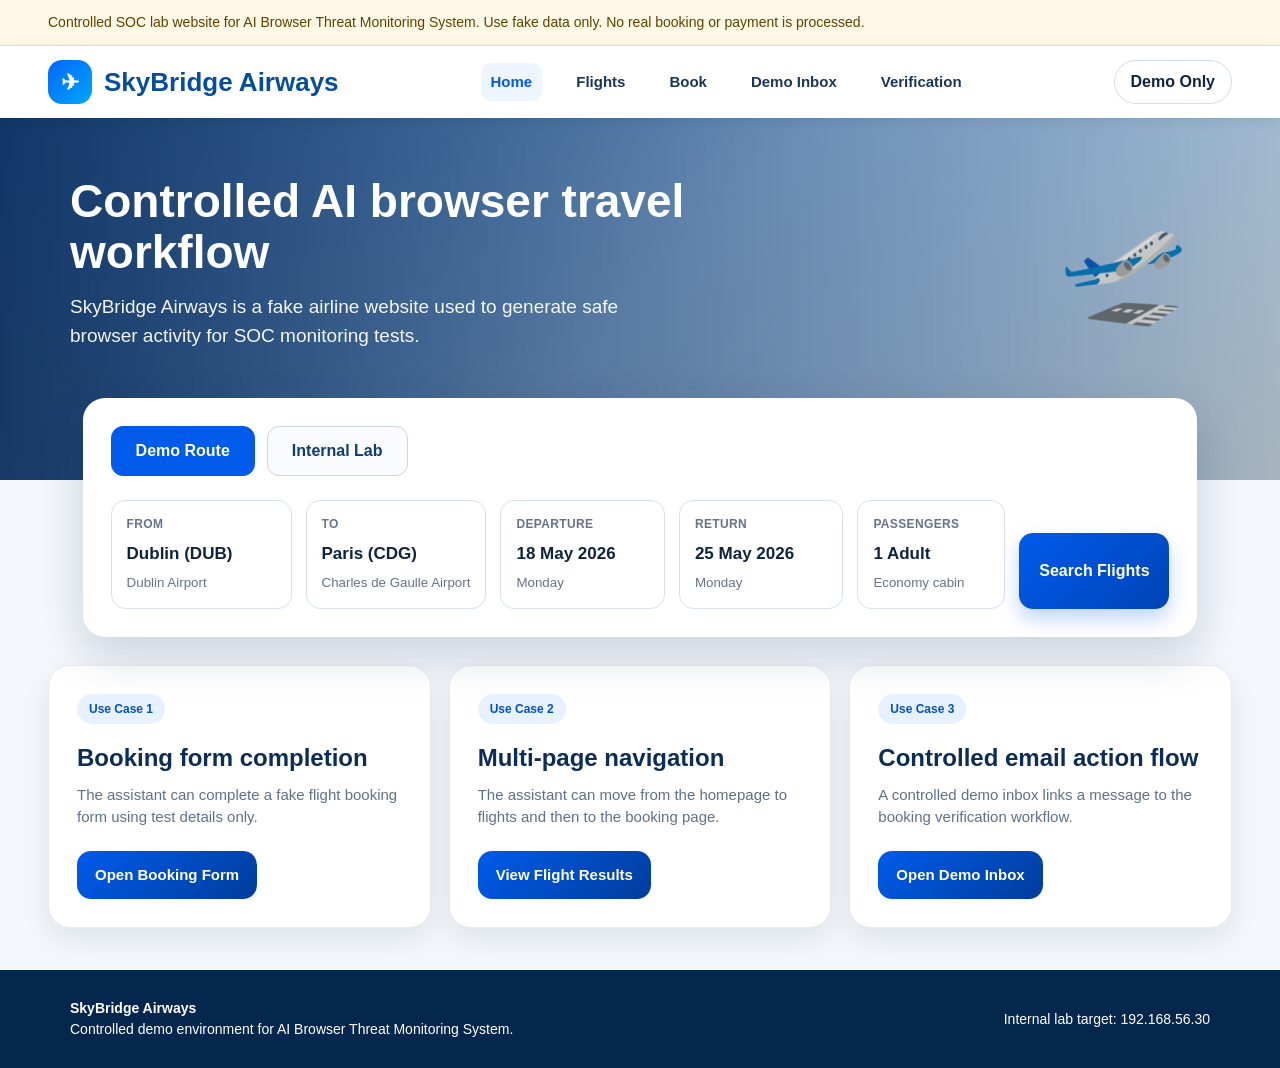
==== web-target/index.html @ 8b2a6dee "Add multi-page SkyBridge web target" ====
<!DOCTYPE html>
<html lang="en">
<head>
  <meta charset="UTF-8" />
  <meta name="viewport" content="width=device-width, initial-scale=1.0" />
  <title>SkyBridge Airways - Controlled Lab Website</title>
  <link rel="stylesheet" href="css/style.css" />
</head>
<body>
  <div class="lab-banner">
    Controlled SOC lab website for AI Browser Threat Monitoring System. Use fake data only. No real booking or payment is processed.
  </div>
  <header>
    <a class="logo" href="index.html" aria-label="SkyBridge Airways home">
      <span class="logo-icon" aria-hidden="true">✈</span>
      SkyBridge Airways
    </a>
    <nav aria-label="Primary navigation">
      <a href="index.html">Home</a>
      <a href="flights.html">Flights</a>
      <a href="ticket.html">Book</a>
      <a href="inbox.html">Demo Inbox</a>
      <a href="confirmation.html">Verification</a>
    </nav>
    <div class="sign-in">Demo Only</div>
  </header>

  <section class="hero">
    <h1>Controlled AI browser travel workflow</h1>
    <p>SkyBridge Airways is a fake airline website used to generate safe browser activity for SOC monitoring tests.</p>
    <div class="plane">🛫</div>
  </section>

  <section class="search-card">
    <div class="tabs">
      <div class="tab active">Demo Route</div>
      <div class="tab">Internal Lab</div>
    </div>
    <div class="flight-grid">
      <div class="field">
        <label>From</label>
        <strong>Dublin (DUB)</strong>
        <small>Dublin Airport</small>
      </div>
      <div class="field">
        <label>To</label>
        <strong>Paris (CDG)</strong>
        <small>Charles de Gaulle Airport</small>
      </div>
      <div class="field">
        <label>Departure</label>
        <strong>18 May 2026</strong>
        <small>Monday</small>
      </div>
      <div class="field">
        <label>Return</label>
        <strong>25 May 2026</strong>
        <small>Monday</small>
      </div>
      <div class="field">
        <label>Passengers</label>
        <strong>1 Adult</strong>
        <small>Economy cabin</small>
      </div>
      <a class="search-button" href="flights.html">Search Flights</a>
    </div>
  </section>

  <main class="container">
    <section class="grid-3">
      <article class="card">
        <span class="badge">Use Case 1</span>
        <h2>Booking form completion</h2>
        <p class="card-subtitle">The assistant can complete a fake flight booking form using test details only.</p>
        <a class="button" href="ticket.html">Open Booking Form</a>
      </article>
      <article class="card">
        <span class="badge">Use Case 2</span>
        <h2>Multi-page navigation</h2>
        <p class="card-subtitle">The assistant can move from the homepage to flights and then to the booking page.</p>
        <a class="button" href="flights.html">View Flight Results</a>
      </article>
      <article class="card">
        <span class="badge">Use Case 3</span>
        <h2>Controlled email action flow</h2>
        <p class="card-subtitle">A controlled demo inbox links a message to the booking verification workflow.</p>
        <a class="button" href="inbox.html">Open Demo Inbox</a>
      </article>
    </section>
  </main>

  <footer>
    <div>
      <strong>SkyBridge Airways</strong><br>
      Controlled demo environment for AI Browser Threat Monitoring System.
    </div>
    <div>
      Internal lab target: 192.168.56.30
    </div>
  </footer>
  <script src="js/main.js"></script>

</body>
</html>
---- web-target/css/style.css ----
/* SkyBridge Airways controlled SOC lab website
   External stylesheet for AI Browser Threat Monitoring System web target. */

* {
  box-sizing: border-box;
  margin: 0;
  padding: 0;
}

:root {
  --bg: #f4f7fb;
  --text: #10233f;
  --muted: #60708a;
  --primary: #005bea;
  --primary-dark: #003d9c;
  --accent: #00a6ff;
  --card: #ffffff;
  --border: #d8e1ee;
  --warning-bg: #fff8e6;
  --warning-text: #604100;
  --success-bg: #ecfff6;
  --success-text: #006b42;
  --shadow: 0 12px 30px rgba(13, 42, 83, 0.09);
}

html {
  min-height: 100%;
}

body {
  background: var(--bg);
  color: var(--text);
  font-family: Arial, Helvetica, sans-serif;
  line-height: 1.5;

  min-height: 100vh;
  display: flex;
  flex-direction: column;
}

a {
  color: inherit;
}

a:focus-visible,
button:focus-visible,
input:focus-visible,
select:focus-visible,
textarea:focus-visible {
  outline: 3px solid rgba(0, 91, 234, 0.35);
  outline-offset: 3px;
}

header {
  background: #ffffff;
  min-height: 72px;
  display: flex;
  align-items: center;
  justify-content: space-between;
  padding: 0 48px;
  box-shadow: 0 2px 12px rgba(0,0,0,0.08);
  position: sticky;
  top: 0;
  z-index: 10;
}

.logo {
  display: flex;
  align-items: center;
  gap: 12px;
  font-size: 26px;
  font-weight: 800;
  color: #064e9b;
  text-decoration: none;
  white-space: nowrap;
}

.logo-icon {
  display: inline-flex;
  align-items: center;
  justify-content: center;
  background: linear-gradient(135deg, #0066ff, #00a6ff);
  color: white;
  width: 44px;
  height: 44px;
  border-radius: 14px;
  font-size: 22px;
  flex: 0 0 auto;
}

nav {
  display: flex;
  gap: 24px;
  font-size: 15px;
  color: #1d3557;
  align-items: center;
}

nav a {
  text-decoration: none;
  font-weight: 700;
  padding: 8px 10px;
  border-radius: 10px;
}

nav a:hover,
nav a.active {
  background: #eef5ff;
  color: var(--primary);
}

.sign-in {
  border: 1px solid #d4dce8;
  padding: 9px 16px;
  border-radius: 999px;
  font-weight: 600;
  background: #fff;
}

.hero {
  min-height: 300px;
  background:
    linear-gradient(90deg, rgba(3, 34, 82, 0.88), rgba(0, 89, 180, 0.35)),
    linear-gradient(135deg, #7ec8ff, #eaf6ff 50%, #ffe5c4);
  color: white;
  padding: 58px 70px 130px;
  position: relative;
  overflow: hidden;
}

.hero.compact {
  min-height: 220px;
  padding-bottom: 72px;
}

.hero h1 {
  font-size: 46px;
  line-height: 1.1;
  max-width: 700px;
  margin-bottom: 16px;
}

.hero p {
  font-size: 19px;
  max-width: 620px;
  opacity: 0.95;
}

.plane {
  position: absolute;
  right: 90px;
  top: 74px;
  font-size: 105px;
  transform: rotate(-8deg);
  opacity: 0.95;
}

.lab-banner {
  background: #fff8e6;
  color: #604100;
  border-bottom: 1px solid #ffe0a3;
  padding: 12px 48px;
  font-size: 14px;
}

.container {
  max-width: 1220px;
  margin: 0 auto 42px;
  padding: 0 18px;
}

.search-card {
  max-width: 1220px;
  margin: -82px auto 28px;
  background: white;
  border-radius: 22px;
  box-shadow: 0 18px 45px rgba(13, 42, 83, 0.18);
  padding: 28px;
  position: relative;
  z-index: 2;
}

.tabs {
  display: flex;
  gap: 12px;
  margin-bottom: 24px;
}

.tab {
  border: 1px solid #c9d5e7;
  padding: 12px 24px;
  border-radius: 12px;
  font-weight: 700;
  color: #113c73;
  background: #f9fbff;
  white-space: nowrap;
}

.tab.active {
  background: var(--primary);
  color: white;
  border-color: var(--primary);
}

.flight-grid {
  display: grid;
  grid-template-columns: 1.1fr 1.1fr 1fr 1fr 0.9fr 0.9fr;
  gap: 14px;
  align-items: end;
}

.field {
  border: 1px solid var(--border);
  border-radius: 14px;
  padding: 14px 15px;
  background: #fff;
  min-height: 76px;
}

.field label {
  display: block;
  font-size: 12px;
  color: #66738a;
  margin-bottom: 8px;
  font-weight: 700;
  text-transform: uppercase;
  letter-spacing: 0.03em;
}

.field strong {
  display: block;
  font-size: 17px;
  color: var(--text);
  margin-bottom: 3px;
}

.field small {
  color: #66738a;
}

.button,
.search-button,
.select-button,
.payment-button {
  border: none;
  border-radius: 14px;
  cursor: pointer;
  font-weight: 900;
  text-decoration: none;
  display: inline-flex;
  align-items: center;
  justify-content: center;
  text-align: center;
}

.search-button {
  height: 76px;
  min-width: 150px;
  padding: 0 18px;
  background: linear-gradient(135deg, var(--primary), #0043b7);
  color: white;
  font-size: 16px;
  box-shadow: 0 10px 20px rgba(0, 91, 234, 0.25);
  white-space: nowrap;
}

.button {
  padding: 13px 18px;
  background: linear-gradient(135deg, var(--primary), var(--primary-dark));
  color: white;
  font-size: 15px;
}

.button.secondary {
  background: #ffffff;
  color: var(--primary);
  border: 1px solid #bcd1f5;
}

main.two-column {
  max-width: 1220px;
  margin: 0 auto 42px;
  padding: 0 18px;
  display: grid;
  grid-template-columns: 1.55fr 0.9fr;
  gap: 28px;
}

.panel,
.card {
  background: white;
  border-radius: 22px;
  box-shadow: var(--shadow);
  padding: 28px;
  border: 1px solid #e4ebf5;
}

.panel h2,
.card h2 {
  font-size: 24px;
  margin-bottom: 8px;
  color: #0c2d57;
}

.panel-subtitle,
.card-subtitle {
  color: var(--muted);
  margin-bottom: 22px;
  font-size: 15px;
}

.grid-3 {
  display: grid;
  grid-template-columns: repeat(3, 1fr);
  gap: 18px;
}

.grid-2 {
  display: grid;
  grid-template-columns: repeat(2, 1fr);
  gap: 18px;
}

.fare-grid {
  display: grid;
  grid-template-columns: repeat(3, 1fr);
  gap: 18px;
}

.fare-card {
  border: 2px solid #dce6f3;
  border-radius: 18px;
  padding: 22px;
  background: #fbfdff;
  transition: 0.2s;
  min-height: 300px;
  position: relative;
  display: flex;
  flex-direction: column;
}

.fare-card:hover {
  transform: translateY(-3px);
  box-shadow: 0 12px 26px rgba(13, 42, 83, 0.12);
}

.fare-card.selected {
  border-color: #0066ff;
  background: #f3f8ff;
}

.fare-tag,
.badge {
  display: inline-block;
  padding: 6px 12px;
  border-radius: 999px;
  background: #e8f1ff;
  color: #0050c8;
  font-size: 12px;
  font-weight: 800;
  margin-bottom: 16px;
}

.fare-card h3 {
  font-size: 21px;
  margin-bottom: 6px;
}

.price {
  font-size: 34px;
  font-weight: 900;
  color: var(--primary);
  margin: 16px 0 4px;
}

.per-person {
  color: #66738a;
  font-size: 13px;
  margin-bottom: 18px;
}

.features {
  list-style: none;
  margin-top: 18px;
  margin-bottom: 22px;
}

.features li {
  margin: 10px 0;
  color: #2d3f5f;
  font-size: 14px;
}

.features li::before {
  content: "✓";
  color: #00a86b;
  font-weight: 900;
  margin-right: 8px;
}

.select-button {
  width: 100%;
  padding: 12px;
  border: 1px solid #0066ff;
  background: white;
  color: var(--primary);
  margin-top: auto;
}

.fare-card.selected .select-button {
  background: var(--primary);
  color: white;
}

.passenger-form {
  display: grid;
  gap: 15px;
}

.input-group label {
  display: block;
  font-size: 13px;
  color: #243b5f;
  margin-bottom: 7px;
  font-weight: 800;
}

.input-group input,
.input-group select,
.input-group textarea {
  width: 100%;
  padding: 14px 14px;
  border: 1px solid #d4dce8;
  border-radius: 12px;
  font-size: 15px;
  outline: none;
  font-family: inherit;
}

.input-group input:focus,
.input-group select:focus,
.input-group textarea:focus {
  border-color: var(--primary);
  box-shadow: 0 0 0 3px rgba(0,91,234,0.12);
}

.summary-box {
  background: #f3f8ff;
  border: 1px solid #d5e6ff;
  padding: 18px;
  border-radius: 16px;
  margin-top: 12px;
}

.summary-row {
  display: flex;
  justify-content: space-between;
  margin: 8px 0;
  color: #243b5f;
  font-size: 14px;
  gap: 16px;
}

.summary-row.total {
  border-top: 1px solid #cbdcf5;
  padding-top: 12px;
  margin-top: 12px;
  font-size: 18px;
  font-weight: 900;
  color: #0c2d57;
}

.payment-button {
  margin-top: 18px;
  width: 100%;
  padding: 17px;
  background: linear-gradient(135deg, var(--primary), var(--primary-dark));
  color: white;
  font-size: 17px;
}

.lab-warning,
.notice-box {
  margin-top: 18px;
  background: var(--warning-bg);
  color: var(--warning-text);
  border: 1px solid #ffe0a3;
  padding: 14px;
  border-radius: 14px;
  font-size: 14px;
  line-height: 1.45;
}

.status {
  margin-top: 14px;
  padding: 12px;
  background: var(--success-bg);
  border: 1px solid #b8f0d2;
  color: var(--success-text);
  border-radius: 12px;
  display: none;
  font-weight: 700;
}

.flight-result {
  display: grid;
  grid-template-columns: 1.2fr 1fr 0.8fr 0.8fr;
  gap: 16px;
  align-items: center;
  border: 1px solid #dce6f3;
  border-radius: 18px;
  padding: 18px;
  background: #fbfdff;
  margin-bottom: 16px;
}

.flight-result .button {
  width: 100%;
}

.flight-time {
  font-size: 24px;
  font-weight: 900;
  color: #0c2d57;
}

.route-line {
  color: var(--muted);
  font-size: 14px;
}

.email-layout {
  display: grid;
  grid-template-columns: 0.8fr 1.6fr;
  gap: 20px;
  margin-top: 28px;
}

.mail-sidebar {
  background: #0b2d57;
  color: white;
  border-radius: 20px;
  padding: 22px;
}

.mail-sidebar h3 {
  margin-bottom: 18px;
}

.mail-folder {
  padding: 10px;
  border-radius: 10px;
  margin: 6px 0;
  background: rgba(255,255,255,0.08);
}

.message-list {
  display: grid;
  gap: 12px;
}

.message-row {
  background: white;
  border: 1px solid #dce6f3;
  border-radius: 16px;
  padding: 16px;
  text-decoration: none;
  display: block;
  color: var(--text);
}

.message-row:hover {
  border-color: var(--primary);
  box-shadow: var(--shadow);
}

.message-meta {
  color: var(--muted);
  font-size: 13px;
  margin-bottom: 6px;
}

.message-subject {
  font-size: 18px;
  font-weight: 900;
  margin-bottom: 8px;
}

.email-body {
  background: white;
  border-radius: 22px;
  border: 1px solid #e4ebf5;
  box-shadow: var(--shadow);
  padding: 30px;
  margin-top: 28px;
}

.email-body p {
  margin: 14px 0;
}

.button-row {
  display: flex;
  flex-wrap: wrap;
  gap: 12px;
}

.email-header {
  border-bottom: 1px solid #e4ebf5;
  padding-bottom: 18px;
  margin-bottom: 18px;
}

footer {
  background: #06274d;
  color: white;
  padding: 28px 70px;
  display: flex;
  justify-content: space-between;
  align-items: center;
  font-size: 14px;
  gap: 20px;
  margin-top: auto;
}

@media (max-width: 1050px) {
  .flight-grid,
  main.two-column,
  .fare-grid,
  .grid-3,
  .grid-2,
  .flight-result,
  .email-layout {
    grid-template-columns: 1fr;
  }

  header {
    padding: 0 20px;
    gap: 16px;
  }

  nav {
    display: none;
  }

  .hero {
    padding: 42px 28px 110px;
  }

  .plane {
    display: none;
  }

  .search-card {
    margin-left: 18px;
    margin-right: 18px;
  }

  footer {
    padding: 24px 28px;
    align-items: flex-start;
    flex-direction: column;
  }
}

@media (max-width: 640px) {
  .lab-banner {
    padding: 10px 18px;
  }

  header {
    min-height: 64px;
  }

  .logo {
    font-size: 20px;
  }

  .logo-icon {
    width: 38px;
    height: 38px;
    border-radius: 12px;
    font-size: 19px;
  }

  .sign-in {
    padding: 8px 12px;
    font-size: 13px;
  }

  .hero {
    padding: 34px 20px 96px;
  }

  .hero.compact {
    padding-bottom: 48px;
  }

  .hero h1 {
    font-size: 34px;
  }

  .hero p {
    font-size: 16px;
  }

  .search-card,
  .panel,
  .card,
  .email-body {
    border-radius: 16px;
    padding: 20px;
  }

  .tabs {
    overflow-x: auto;
    padding-bottom: 4px;
  }

  .summary-row {
    align-items: flex-start;
    flex-direction: column;
    gap: 2px;
  }

  .flight-time,
  .price {
    font-size: 28px;
  }
}
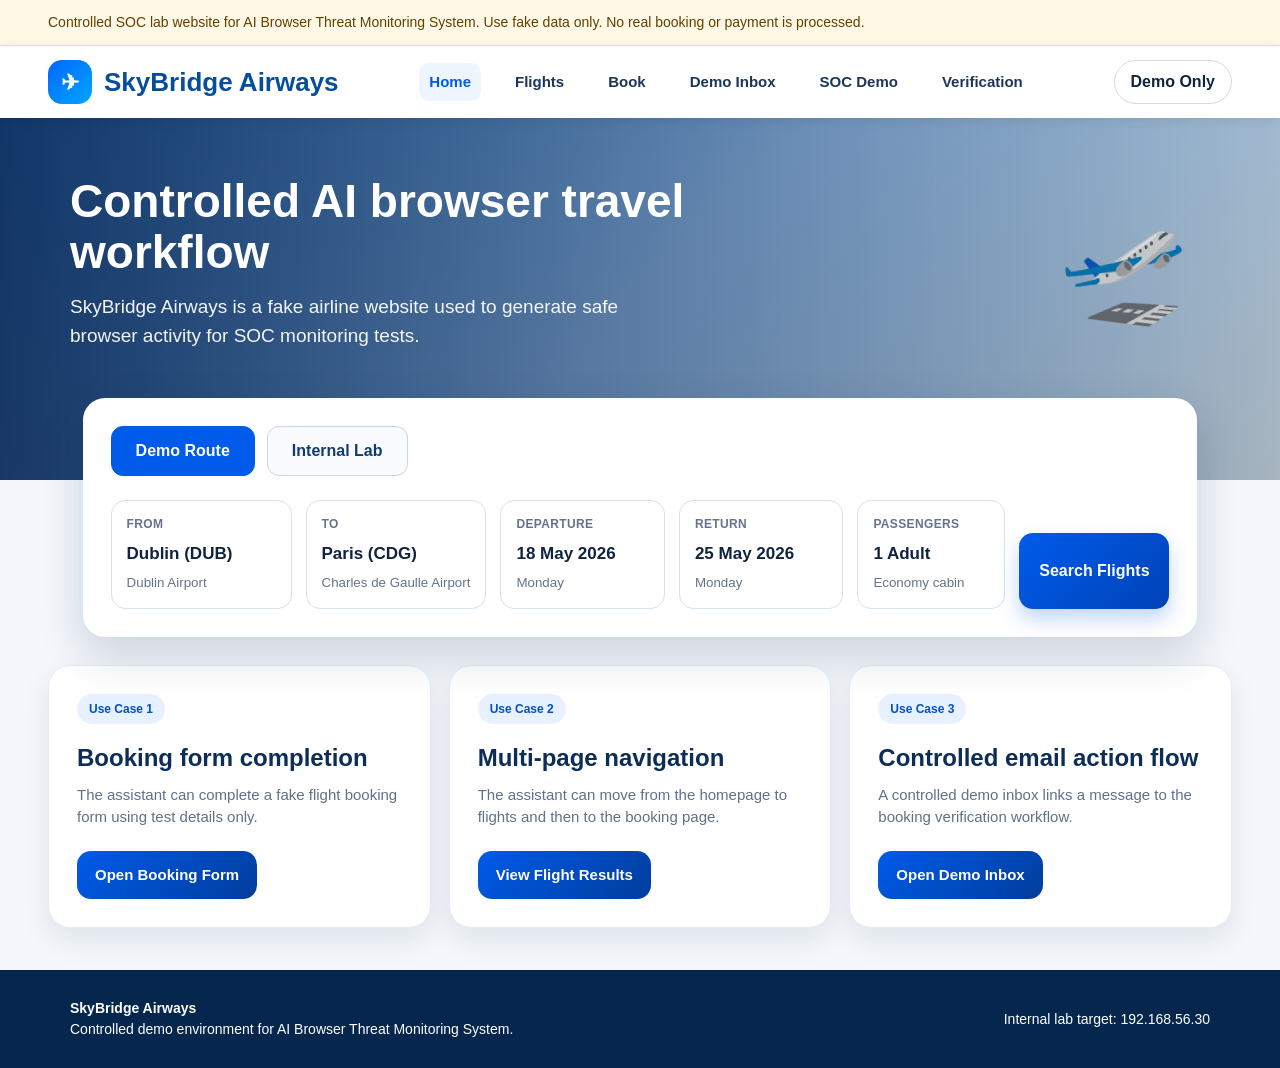
==== commit e6338c9f: "Add SOC demo interface for controlled browser workflows" ====
--- a/web-target/index.html
+++ b/web-target/index.html
@@ -20,6 +20,7 @@
       <a href="flights.html">Flights</a>
       <a href="ticket.html">Book</a>
       <a href="inbox.html">Demo Inbox</a>
+      <a href="soc-demo.html">SOC Demo</a>
       <a href="confirmation.html">Verification</a>
     </nav>
     <div class="sign-in">Demo Only</div>
